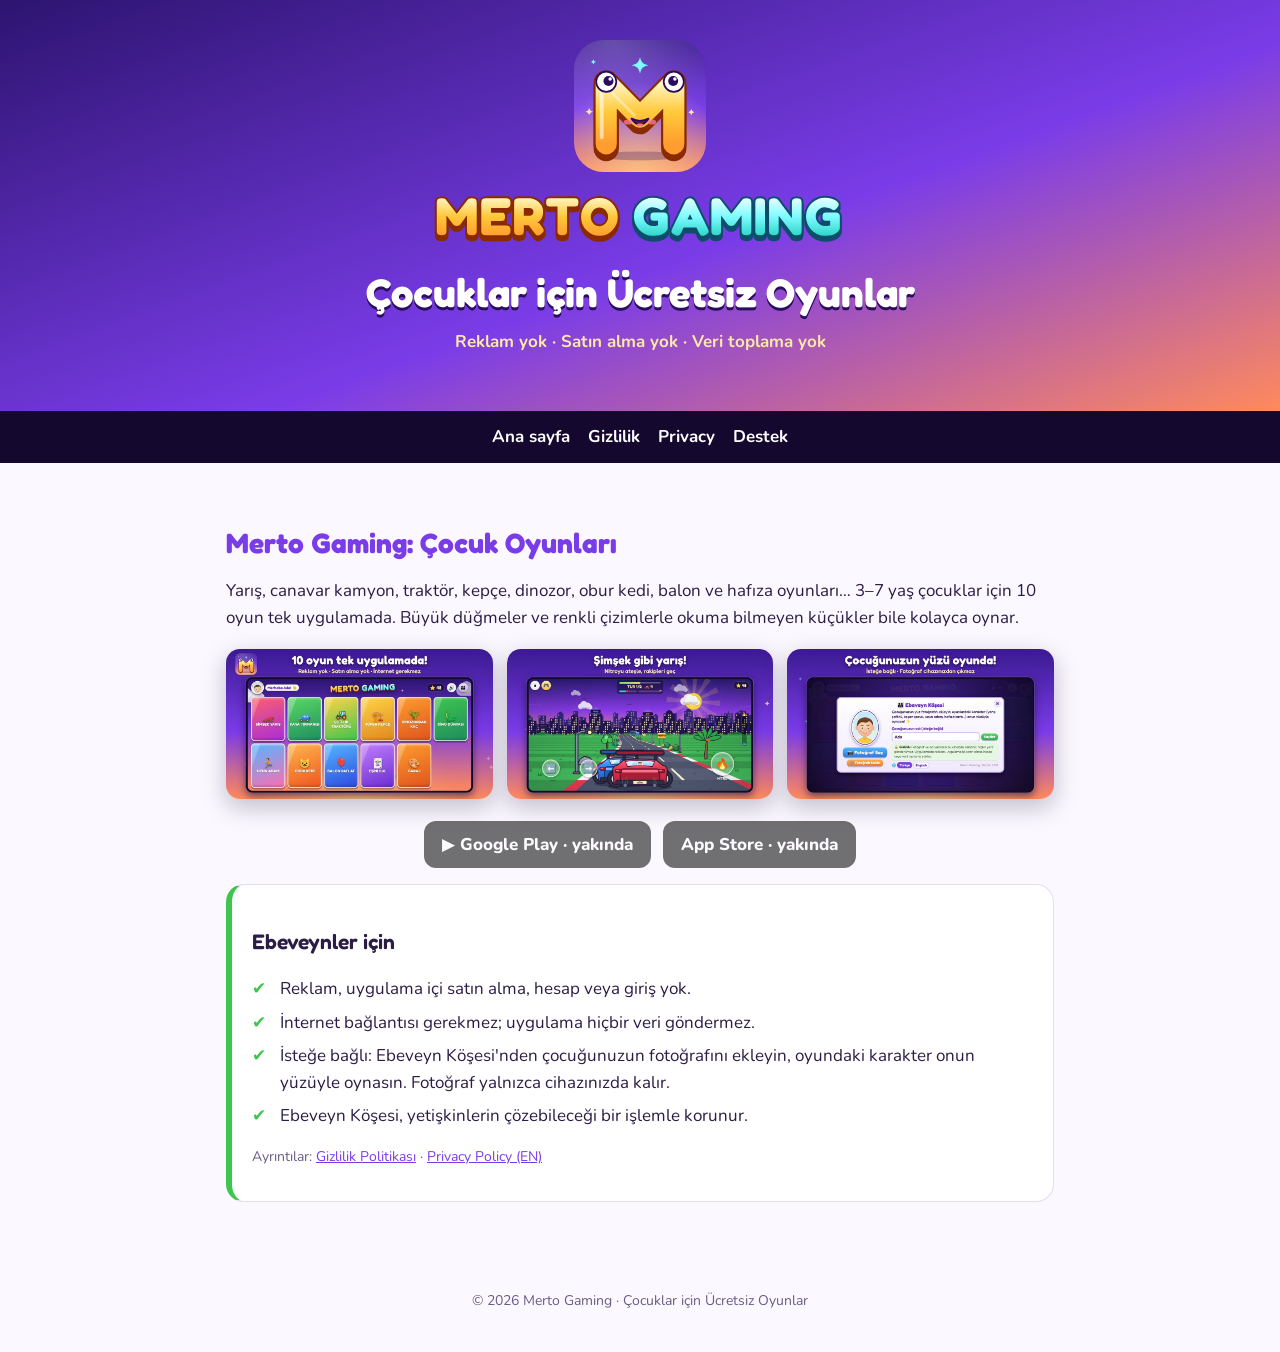
==== index.html @ 096ff152 "Merto Gaming site: privacy policy (TR/EN), support and landing page Co-Authored-By: Claude Opus 5.5 " ====
<!doctype html>
<html lang="tr">
<head>
<meta charset="utf-8">
<meta name="viewport" content="width=device-width, initial-scale=1">
<title>Merto Gaming – Çocuklar için Ücretsiz Oyunlar</title>
<meta name="description" content="Merto Gaming: 3–7 yaş çocuklar için reklamsız, ücretsiz oyunlar. Yarış, kepçe, traktör, dinozor ve daha fazlası.">
<link rel="icon" href="img/favicon.png">
<link rel="apple-touch-icon" href="img/apple-touch-icon.png">
<link rel="stylesheet" href="site.css">
<script src="config.js"></script>
</head>
<body>
<header class="hero">
  <a href="index.html"><img src="img/mark.svg" alt="" width="132" height="132" style="width:132px;height:132px;display:block;margin:0 auto 10px"></a>
  <img class="logo" src="img/wordmark.svg" alt="Merto Gaming">
  <h1>Çocuklar için Ücretsiz Oyunlar</h1>
  <p>Reklam yok · Satın alma yok · Veri toplama yok</p>
</header>
<nav class="nav">
  <a href="index.html">Ana sayfa</a><a href="gizlilik.html">Gizlilik</a><a href="privacy.html">Privacy</a><a href="destek.html">Destek</a>
</nav>
<main>

<section>
  <h2>Merto Gaming: Çocuk Oyunları</h2>
  <p>Yarış, canavar kamyon, traktör, kepçe, dinozor, obur kedi, balon ve hafıza oyunları… 3–7 yaş çocuklar için 10 oyun tek uygulamada. Büyük düğmeler ve renkli çizimlerle okuma bilmeyen küçükler bile kolayca oynar.</p>
  <div class="grid shots">
    <img src="img/shot-hub.jpg" alt="Oyun menüsü">
    <img src="img/shot-race.jpg" alt="Şimşek Yarış oyunu">
    <img src="img/shot-parents.jpg" alt="Ebeveyn Köşesi">
  </div>
  <div class="badges">
    <a class="badge soon" data-store="playUrl" href="#">▶ Google Play</a>
    <a class="badge soon" data-store="appStoreUrl" href="#"> App Store</a>
  </div>
</section>
<section class="card ok">
  <h3>Ebeveynler için</h3>
  <ul class="check">
    <li>Reklam, uygulama içi satın alma, hesap veya giriş yok.</li>
    <li>İnternet bağlantısı gerekmez; uygulama hiçbir veri göndermez.</li>
    <li>İsteğe bağlı: Ebeveyn Köşesi'nden çocuğunuzun fotoğrafını ekleyin, oyundaki karakter onun yüzüyle oynasın. Fotoğraf yalnızca cihazınızda kalır.</li>
    <li>Ebeveyn Köşesi, yetişkinlerin çözebileceği bir işlemle korunur.</li>
  </ul>
  <p class="small">Ayrıntılar: <a href="gizlilik.html">Gizlilik Politikası</a> · <a href="privacy.html">Privacy Policy (EN)</a></p>
</section>
</main>
<footer>© 2026 Merto Gaming · <span>Çocuklar için Ücretsiz Oyunlar</span></footer>
</body>
</html>
---- site.css ----
/* Başlıklar: Fredoka TR (Fredoka + Türkçe ğ Ğ ş Ş İ) — uygulamayla aynı yazı tipi */
@font-face{font-family:'Fredoka TR';font-weight:300 700;font-display:swap;src:url(fonts/fredoka-tr.woff2) format('woff2')}
@font-face{font-family:'Nunito';font-weight:200 1000;font-display:swap;src:url(fonts/nunito-latin.woff2) format('woff2');unicode-range:U+0000-00FF,U+0131,U+2000-206F,U+20AC,U+2122}
@font-face{font-family:'Nunito';font-weight:200 1000;font-display:swap;src:url(fonts/nunito-latin-ext.woff2) format('woff2');unicode-range:U+0100-02AF,U+1E00-1EFF}
:root{--night:#14082e;--purple:#2d1470;--violet:#7a3ce8;--sunset:#ff8a5c;--sun:#ffc93b;--cyan:#7dfbff;--ink:#2a0d5e;--paper:#fbf8ff;--text:#2b1d45;--muted:#6b5c85;--card:#ffffff;--line:#e6dcf7}
@media (prefers-color-scheme:dark){:root{--paper:#120a28;--text:#efe8ff;--muted:#b9acd6;--card:#1d1240;--line:#33255e}}
*{box-sizing:border-box}
body{margin:0;font-family:Nunito,system-ui,sans-serif;font-size:17px;line-height:1.6;color:var(--text);background:var(--paper)}
a{color:var(--violet)}
@media (prefers-color-scheme:dark){a{color:#c3a6ff}}
.hero{background:linear-gradient(160deg,#2d1470 0%,#7a3ce8 58%,#ff8a5c 100%);color:#fff;text-align:center;padding:40px 16px 56px}
.hero img.logo{width:min(420px,86vw);height:auto;display:block;margin:0 auto}
.hero h1{font-family:'Fredoka TR',Nunito,sans-serif;font-weight:700;font-size:clamp(26px,5vw,40px);margin:12px 0 4px;text-shadow:0 3px 0 var(--ink)}
.hero p{margin:0 auto;max-width:640px;color:#ffe9a8;font-weight:700}
.nav{display:flex;gap:18px;justify-content:center;flex-wrap:wrap;padding:12px 16px;background:var(--night)}
.nav a{color:#fff;text-decoration:none;font-weight:700}
.nav a:hover{color:var(--sun)}
main{max-width:860px;margin:0 auto;padding:32px 16px 48px}
h2{font-family:'Fredoka TR',Nunito,sans-serif;font-weight:700;color:var(--violet);font-size:28px;margin:32px 0 8px;line-height:1.2}
@media (prefers-color-scheme:dark){h2{color:#c3a6ff}}
h3{font-family:'Fredoka TR',Nunito,sans-serif;font-weight:600;font-size:21px;margin:22px 0 4px}
.card{background:var(--card);border:1px solid var(--line);border-radius:18px;padding:18px 20px;margin:16px 0}
.ok{border-left:6px solid #3ec54e}
.grid{display:grid;grid-template-columns:repeat(auto-fit,minmax(220px,1fr));gap:14px}
.shots img{width:100%;height:auto;border-radius:14px;display:block;box-shadow:0 8px 24px rgba(20,8,46,.25)}
.badges{display:flex;gap:12px;justify-content:center;flex-wrap:wrap;margin-top:22px}
.badge{display:inline-block;background:#000;color:#fff;text-decoration:none;border-radius:12px;padding:10px 18px;font-weight:800}
.badge.soon{opacity:.55;pointer-events:none}
.badge.soon::after{content:' · yakında'}
footer{text-align:center;color:var(--muted);font-size:14px;padding:24px 16px 40px}
ul.check{list-style:none;padding:0}
ul.check li{padding-left:28px;position:relative;margin:6px 0}
ul.check li::before{content:'✔';position:absolute;left:0;color:#3ec54e;font-weight:900}
.small{font-size:14px;color:var(--muted)}
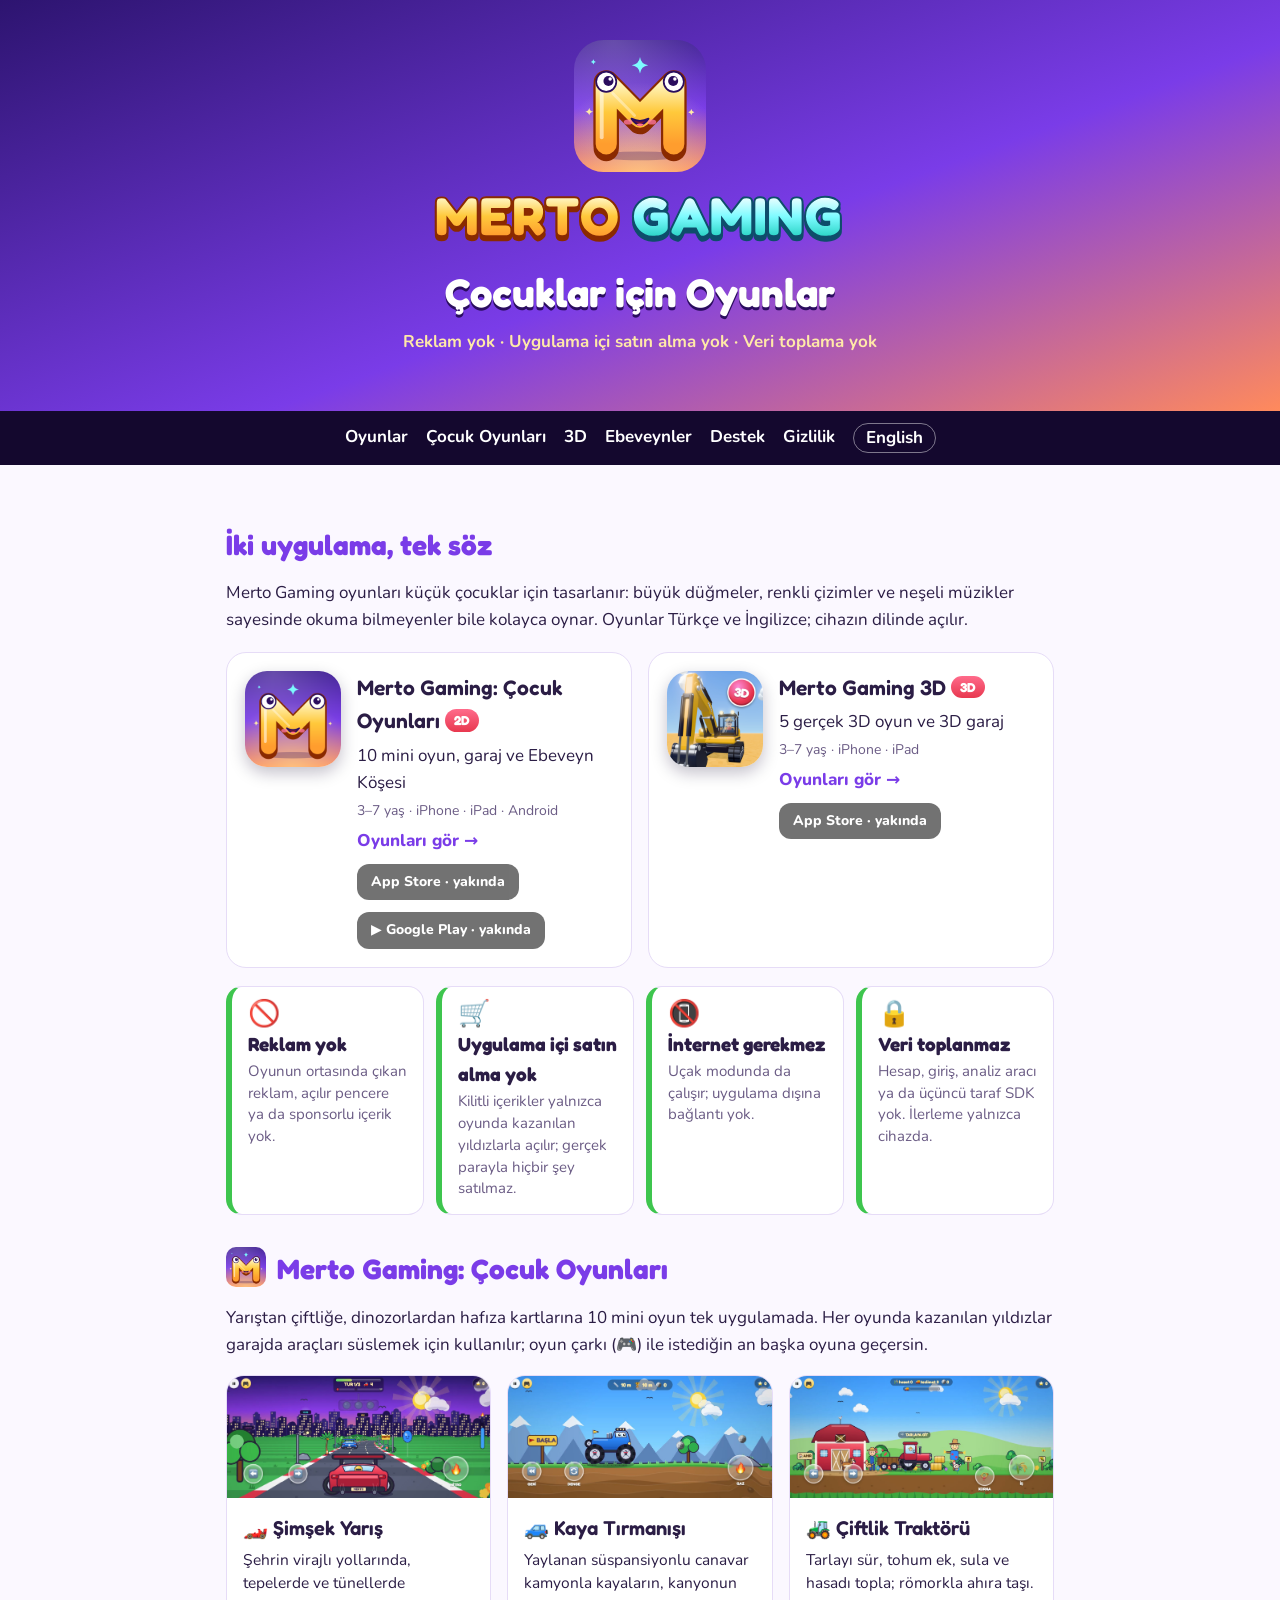
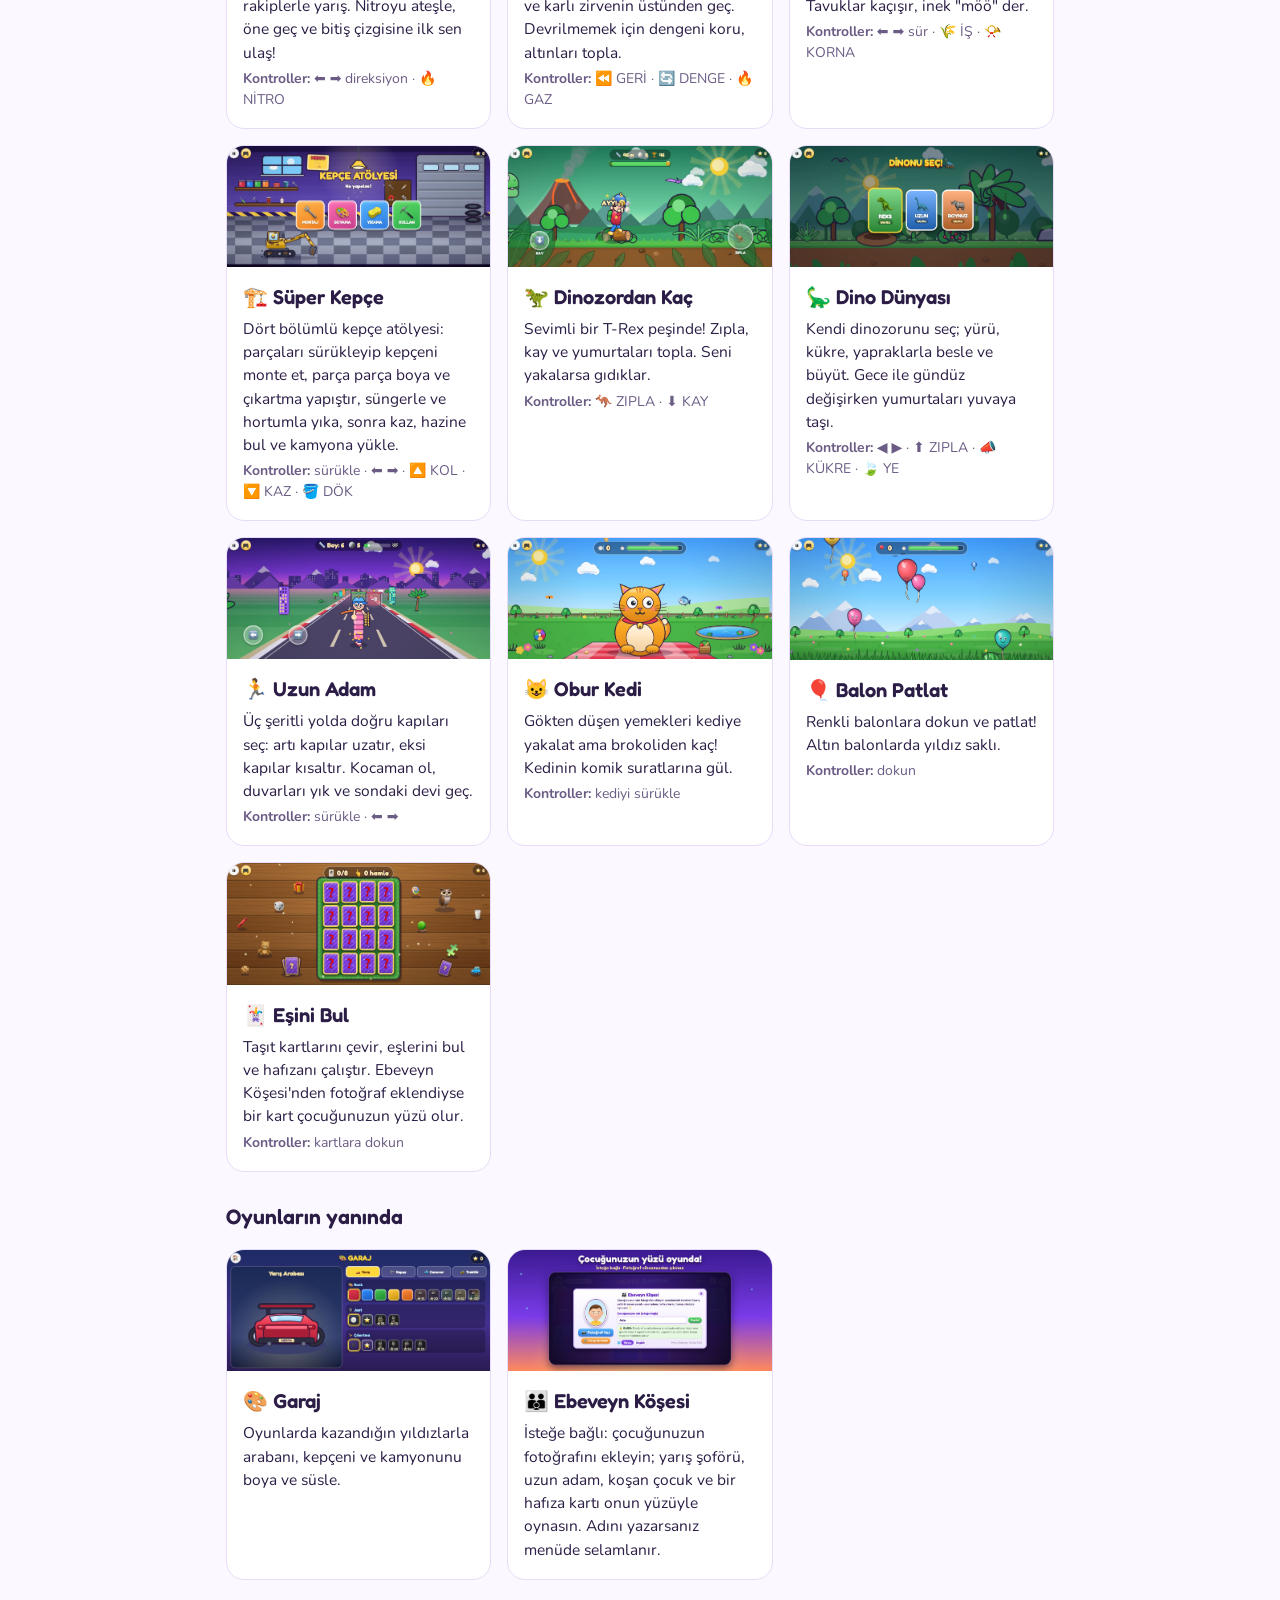
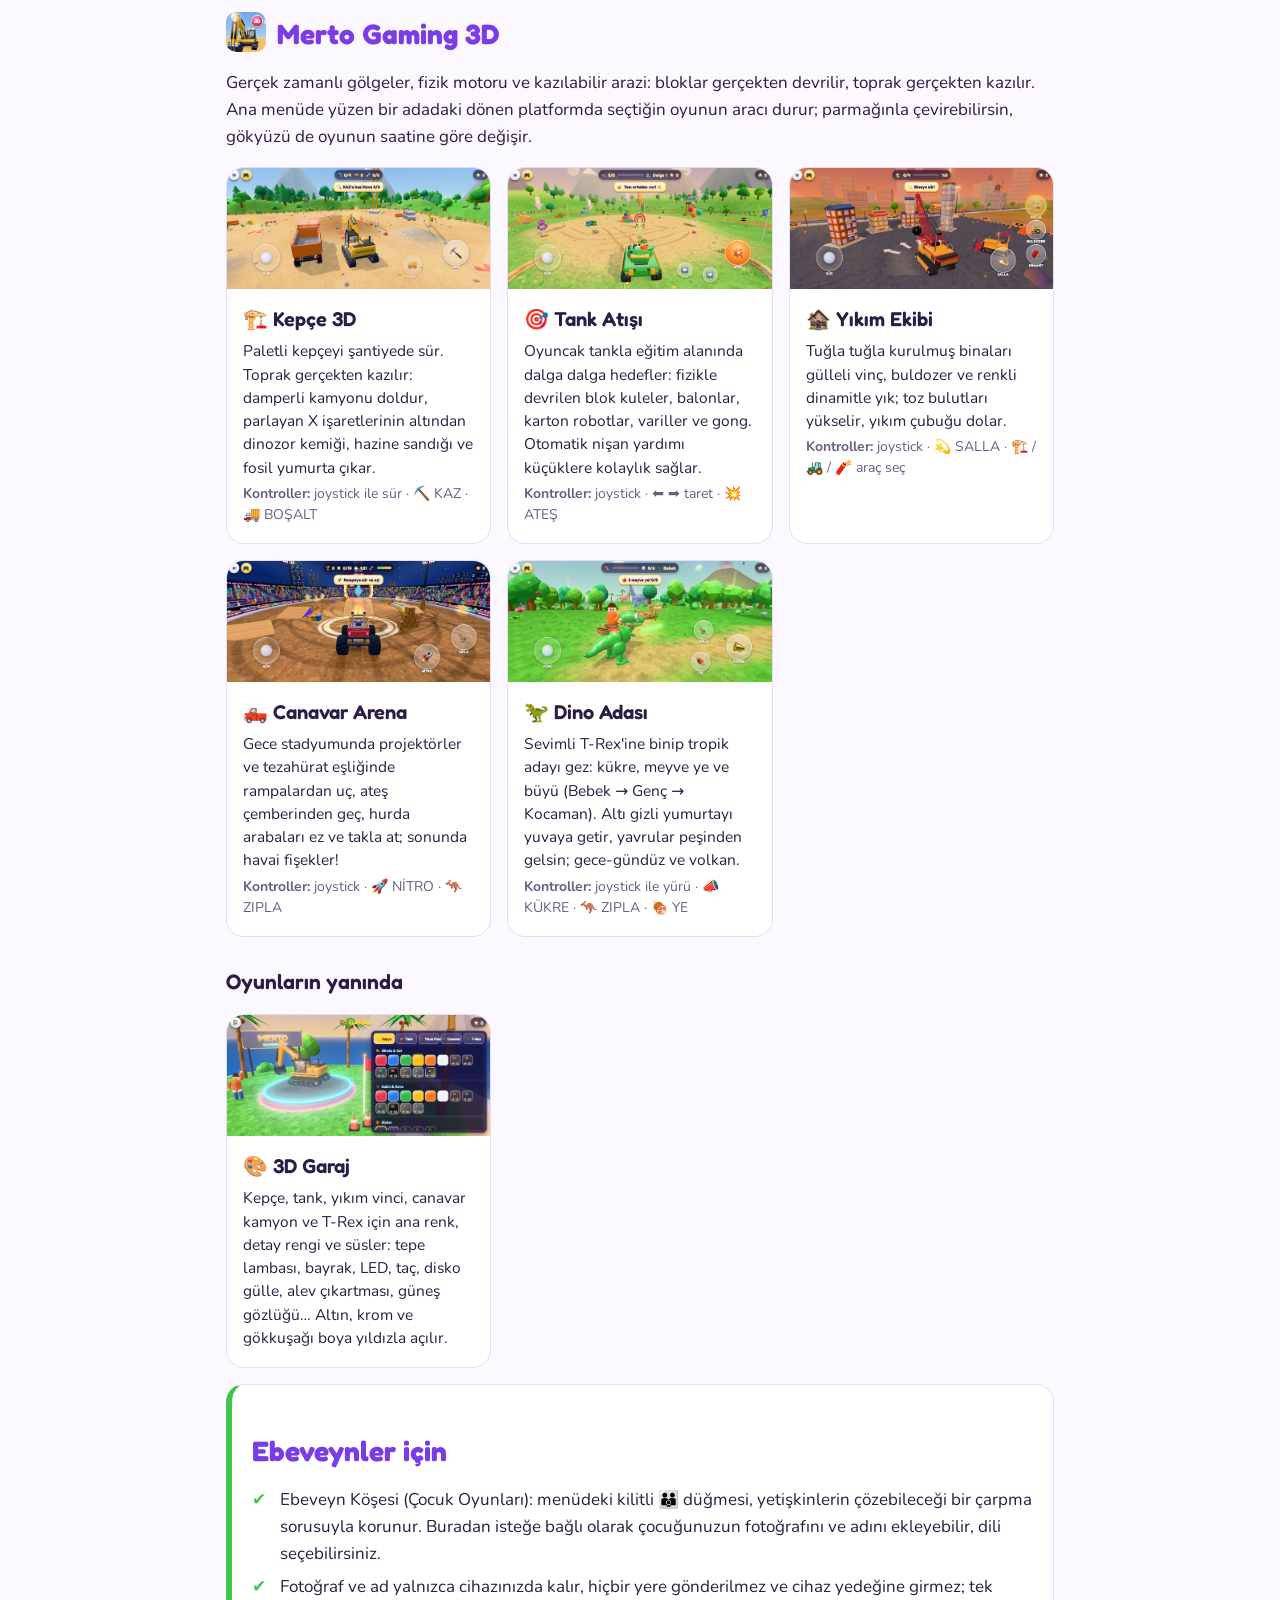
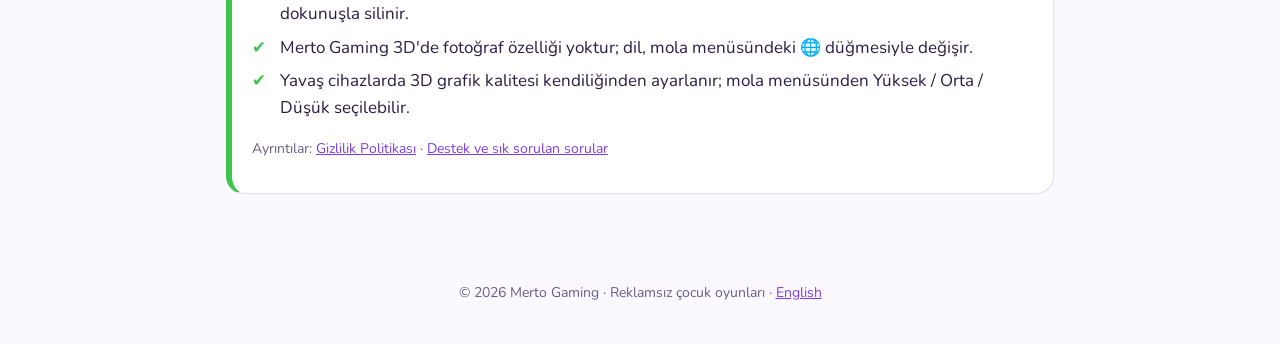
==== commit 98bd5d6e: "Games and mini games for both apps, English homepage, no price wording Co-Authored-By: Claude Opus 5" ====
--- a/index.html
+++ b/index.html
@@ -3,49 +3,55 @@
 <head>
 <meta charset="utf-8">
 <meta name="viewport" content="width=device-width, initial-scale=1">
-<title>Merto Gaming – Çocuklar için Ücretsiz Oyunlar</title>
-<meta name="description" content="Merto Gaming: 3–7 yaş çocuklar için reklamsız, ücretsiz oyunlar. Yarış, kepçe, traktör, dinozor ve daha fazlası.">
+<title>Merto Gaming – Çocuklar için Reklamsız Oyunlar</title>
+<meta name="description" content="Merto Gaming: 3–7 yaş çocuklar için reklamsız, uygulama içi satın alma olmayan oyunlar. Merto Gaming: Çocuk Oyunları (10 mini oyun) ve Merto Gaming 3D (5 gerçek 3D oyun).">
+<link rel="alternate" hreflang="tr" href="https://mertogaming.com/">
+<link rel="alternate" hreflang="en" href="https://mertogaming.com/en.html">
 <link rel="icon" href="img/favicon.png">
 <link rel="apple-touch-icon" href="img/apple-touch-icon.png">
 <link rel="stylesheet" href="site.css">
 <script src="config.js"></script>
 </head>
 <body>
+<!-- tools/build_site.py üretti — metinleri orada düzenleyin -->
 <header class="hero">
-  <a href="index.html"><img src="img/mark.svg" alt="" width="132" height="132" style="width:132px;height:132px;display:block;margin:0 auto 10px"></a>
+  <a href="index.html"><img src="img/mark.svg" alt="" width="132" height="132" class="mark"></a>
   <img class="logo" src="img/wordmark.svg" alt="Merto Gaming">
-  <h1>Çocuklar için Ücretsiz Oyunlar</h1>
-  <p>Reklam yok · Satın alma yok · Veri toplama yok</p>
+  <h1>Çocuklar için Oyunlar</h1>
+  <p>Reklam yok · Uygulama içi satın alma yok · Veri toplama yok</p>
 </header>
-<nav class="nav">
-  <a href="index.html">Ana sayfa</a><a href="gizlilik.html">Gizlilik</a><a href="privacy.html">Privacy</a><a href="destek.html">Destek</a>
-</nav>
+<nav class="nav"><a href="#oyunlar">Oyunlar</a><a href="#cocuk-oyunlari">Çocuk Oyunları</a><a href="#merto-3d">3D</a><a href="#ebeveynler">Ebeveynler</a><a href="destek.html">Destek</a><a href="gizlilik.html">Gizlilik</a><a class="lang" href="en.html" hreflang="en">English</a></nav>
 <main>
 
-<section>
-  <h2>Merto Gaming: Çocuk Oyunları</h2>
-  <p>Yarış, canavar kamyon, traktör, kepçe, dinozor, obur kedi, balon ve hafıza oyunları… 3–7 yaş çocuklar için 10 oyun tek uygulamada. Büyük düğmeler ve renkli çizimlerle okuma bilmeyen küçükler bile kolayca oynar.</p>
-  <div class="grid shots">
-    <img src="img/shot-hub.jpg" alt="Oyun menüsü">
-    <img src="img/shot-race.jpg" alt="Şimşek Yarış oyunu">
-    <img src="img/shot-parents.jpg" alt="Ebeveyn Köşesi">
-  </div>
-  <div class="badges">
-    <a class="badge soon" data-store="playUrl" href="#">▶ Google Play</a>
-    <a class="badge soon" data-store="appStoreUrl" href="#"> App Store</a>
-  </div>
+<section id="oyunlar">
+  <h2>İki uygulama, tek söz</h2>
+  <p>Merto Gaming oyunları küçük çocuklar için tasarlanır: büyük düğmeler, renkli çizimler ve neşeli müzikler sayesinde okuma bilmeyenler bile kolayca oynar. Oyunlar Türkçe ve İngilizce; cihazın dilinde açılır.</p>
+  <div class="apps"><article class="app-card"><img class="app-icon" src="img/icon-kids.png" alt="" width="96" height="96"><div><h3>Merto Gaming: Çocuk Oyunları <span class="tag">2D</span></h3><p>10 mini oyun, garaj ve Ebeveyn Köşesi</p><p class="small">3–7 yaş · iPhone · iPad · Android</p><p><a class="more" href="#cocuk-oyunlari">Oyunları gör →</a></p><div class="badges left"><a class="badge soon" data-store="appStoreUrl" href="#"> App Store</a><a class="badge soon" data-store="playUrl" href="#">▶ Google Play</a></div></div></article><article class="app-card"><img class="app-icon" src="img/icon-3d.png" alt="" width="96" height="96"><div><h3>Merto Gaming 3D <span class="tag">3D</span></h3><p>5 gerçek 3D oyun ve 3D garaj</p><p class="small">3–7 yaş · iPhone · iPad</p><p><a class="more" href="#merto-3d">Oyunları gör →</a></p><div class="badges left"><a class="badge soon" data-store="appStoreUrl3d" href="#"> App Store</a></div></div></article></div>
+  <div class="promises"><div class="promise"><span class="pi" aria-hidden="true">🚫</span><b>Reklam yok</b><span>Oyunun ortasında çıkan reklam, açılır pencere ya da sponsorlu içerik yok.</span></div><div class="promise"><span class="pi" aria-hidden="true">🛒</span><b>Uygulama içi satın alma yok</b><span>Kilitli içerikler yalnızca oyunda kazanılan yıldızlarla açılır; gerçek parayla hiçbir şey satılmaz.</span></div><div class="promise"><span class="pi" aria-hidden="true">📵</span><b>İnternet gerekmez</b><span>Uçak modunda da çalışır; uygulama dışına bağlantı yok.</span></div><div class="promise"><span class="pi" aria-hidden="true">🔒</span><b>Veri toplanmaz</b><span>Hesap, giriş, analiz aracı ya da üçüncü taraf SDK yok. İlerleme yalnızca cihazda.</span></div></div>
 </section>
-<section class="card ok">
-  <h3>Ebeveynler için</h3>
-  <ul class="check">
-    <li>Reklam, uygulama içi satın alma, hesap veya giriş yok.</li>
-    <li>İnternet bağlantısı gerekmez; uygulama hiçbir veri göndermez.</li>
-    <li>İsteğe bağlı: Ebeveyn Köşesi'nden çocuğunuzun fotoğrafını ekleyin, oyundaki karakter onun yüzüyle oynasın. Fotoğraf yalnızca cihazınızda kalır.</li>
-    <li>Ebeveyn Köşesi, yetişkinlerin çözebileceği bir işlemle korunur.</li>
-  </ul>
-  <p class="small">Ayrıntılar: <a href="gizlilik.html">Gizlilik Politikası</a> · <a href="privacy.html">Privacy Policy (EN)</a></p>
+
+<section id="cocuk-oyunlari">
+  <h2><img class="h-icon" src="img/icon-kids.png" alt="" width="40" height="40"> Merto Gaming: Çocuk Oyunları</h2>
+  <p>Yarıştan çiftliğe, dinozorlardan hafıza kartlarına 10 mini oyun tek uygulamada. Her oyunda kazanılan yıldızlar garajda araçları süslemek için kullanılır; oyun çarkı (🎮) ile istediğin an başka oyuna geçersin.</p>
+  <div class="games"><article class="game"><img src="img/games/tr/2d-race.jpg" alt="Şimşek Yarış" loading="lazy" width="1311" height="603"><div class="game-body"><h3><span aria-hidden="true">🏎️</span> Şimşek Yarış</h3><p>Şehrin virajlı yollarında, tepelerde ve tünellerde rakiplerle yarış. Nitroyu ateşle, öne geç ve bitiş çizgisine ilk sen ulaş!</p><p class="ctl"><b>Kontroller:</b> ⬅️ ➡️ direksiyon · 🔥 NİTRO</p></div></article><article class="game"><img src="img/games/tr/2d-climb.jpg" alt="Kaya Tırmanışı" loading="lazy" width="1311" height="603"><div class="game-body"><h3><span aria-hidden="true">🚙</span> Kaya Tırmanışı</h3><p>Yaylanan süspansiyonlu canavar kamyonla kayaların, kanyonun ve karlı zirvenin üstünden geç. Devrilmemek için dengeni koru, altınları topla.</p><p class="ctl"><b>Kontroller:</b> ⏪ GERİ · 🔄 DENGE · 🔥 GAZ</p></div></article><article class="game"><img src="img/games/tr/2d-tractor.jpg" alt="Çiftlik Traktörü" loading="lazy" width="1311" height="603"><div class="game-body"><h3><span aria-hidden="true">🚜</span> Çiftlik Traktörü</h3><p>Tarlayı sür, tohum ek, sula ve hasadı topla; römorkla ahıra taşı. Tavuklar kaçışır, inek &quot;möö&quot; der.</p><p class="ctl"><b>Kontroller:</b> ⬅️ ➡️ sür · 🌾 İŞ · 📯 KORNA</p></div></article><article class="game"><img src="img/games/tr/2d-digger.jpg" alt="Süper Kepçe" loading="lazy" width="1311" height="603"><div class="game-body"><h3><span aria-hidden="true">🏗️</span> Süper Kepçe</h3><p>Dört bölümlü kepçe atölyesi: parçaları sürükleyip kepçeni monte et, parça parça boya ve çıkartma yapıştır, süngerle ve hortumla yıka, sonra kaz, hazine bul ve kamyona yükle.</p><p class="ctl"><b>Kontroller:</b> sürükle · ⬅️ ➡️ · 🔼 KOL · 🔽 KAZ · 🪣 DÖK</p></div></article><article class="game"><img src="img/games/tr/2d-dinorun.jpg" alt="Dinozordan Kaç" loading="lazy" width="1311" height="603"><div class="game-body"><h3><span aria-hidden="true">🦖</span> Dinozordan Kaç</h3><p>Sevimli bir T-Rex peşinde! Zıpla, kay ve yumurtaları topla. Seni yakalarsa gıdıklar.</p><p class="ctl"><b>Kontroller:</b> 🦘 ZIPLA · ⬇️ KAY</p></div></article><article class="game"><img src="img/games/tr/2d-dinosim.jpg" alt="Dino Dünyası" loading="lazy" width="1311" height="603"><div class="game-body"><h3><span aria-hidden="true">🦕</span> Dino Dünyası</h3><p>Kendi dinozorunu seç; yürü, kükre, yapraklarla besle ve büyüt. Gece ile gündüz değişirken yumurtaları yuvaya taşı.</p><p class="ctl"><b>Kontroller:</b> ◀ ▶ · ⬆️ ZIPLA · 📣 KÜKRE · 🍃 YE</p></div></article><article class="game"><img src="img/games/tr/2d-tallman.jpg" alt="Uzun Adam" loading="lazy" width="1311" height="603"><div class="game-body"><h3><span aria-hidden="true">🏃</span> Uzun Adam</h3><p>Üç şeritli yolda doğru kapıları seç: artı kapılar uzatır, eksi kapılar kısaltır. Kocaman ol, duvarları yık ve sondaki devi geç.</p><p class="ctl"><b>Kontroller:</b> sürükle · ⬅️ ➡️</p></div></article><article class="game"><img src="img/games/tr/2d-cat.jpg" alt="Obur Kedi" loading="lazy" width="1311" height="603"><div class="game-body"><h3><span aria-hidden="true">😺</span> Obur Kedi</h3><p>Gökten düşen yemekleri kediye yakalat ama brokoliden kaç! Kedinin komik suratlarına gül.</p><p class="ctl"><b>Kontroller:</b> kediyi sürükle</p></div></article><article class="game"><img src="img/games/tr/2d-balloons.jpg" alt="Balon Patlat" loading="lazy" width="1311" height="603"><div class="game-body"><h3><span aria-hidden="true">🎈</span> Balon Patlat</h3><p>Renkli balonlara dokun ve patlat! Altın balonlarda yıldız saklı.</p><p class="ctl"><b>Kontroller:</b> dokun</p></div></article><article class="game"><img src="img/games/tr/2d-memory.jpg" alt="Eşini Bul" loading="lazy" width="1311" height="603"><div class="game-body"><h3><span aria-hidden="true">🃏</span> Eşini Bul</h3><p>Taşıt kartlarını çevir, eşlerini bul ve hafızanı çalıştır. Ebeveyn Köşesi&#x27;nden fotoğraf eklendiyse bir kart çocuğunuzun yüzü olur.</p><p class="ctl"><b>Kontroller:</b> kartlara dokun</p></div></article></div>
+  <h3 class="sub">Oyunların yanında</h3>
+  <div class="games"><article class="game extra"><img src="img/games/tr/2d-garage.jpg" alt="Garaj" loading="lazy"><div class="game-body"><h3><span aria-hidden="true">🎨</span> Garaj</h3><p>Oyunlarda kazandığın yıldızlarla arabanı, kepçeni ve kamyonunu boya ve süsle.</p></div></article><article class="game extra"><img src="img/games/tr/2d-parents.jpg" alt="Ebeveyn Köşesi" loading="lazy"><div class="game-body"><h3><span aria-hidden="true">👪</span> Ebeveyn Köşesi</h3><p>İsteğe bağlı: çocuğunuzun fotoğrafını ekleyin; yarış şoförü, uzun adam, koşan çocuk ve bir hafıza kartı onun yüzüyle oynasın. Adını yazarsanız menüde selamlanır.</p></div></article></div>
+</section>
+
+<section id="merto-3d">
+  <h2><img class="h-icon" src="img/icon-3d.png" alt="" width="40" height="40"> Merto Gaming 3D</h2>
+  <p>Gerçek zamanlı gölgeler, fizik motoru ve kazılabilir arazi: bloklar gerçekten devrilir, toprak gerçekten kazılır. Ana menüde yüzen bir adadaki dönen platformda seçtiğin oyunun aracı durur; parmağınla çevirebilirsin, gökyüzü de oyunun saatine göre değişir.</p>
+  <div class="games"><article class="game"><img src="img/games/tr/3d-excavator.jpg" alt="Kepçe 3D" loading="lazy" width="1311" height="603"><div class="game-body"><h3><span aria-hidden="true">🏗️</span> Kepçe 3D</h3><p>Paletli kepçeyi şantiyede sür. Toprak gerçekten kazılır: damperli kamyonu doldur, parlayan X işaretlerinin altından dinozor kemiği, hazine sandığı ve fosil yumurta çıkar.</p><p class="ctl"><b>Kontroller:</b> joystick ile sür · ⛏️ KAZ · 🚚 BOŞALT</p></div></article><article class="game"><img src="img/games/tr/3d-tank.jpg" alt="Tank Atışı" loading="lazy" width="1311" height="603"><div class="game-body"><h3><span aria-hidden="true">🎯</span> Tank Atışı</h3><p>Oyuncak tankla eğitim alanında dalga dalga hedefler: fizikle devrilen blok kuleler, balonlar, karton robotlar, variller ve gong. Otomatik nişan yardımı küçüklere kolaylık sağlar.</p><p class="ctl"><b>Kontroller:</b> joystick · ⬅️ ➡️ taret · 💥 ATEŞ</p></div></article><article class="game"><img src="img/games/tr/3d-demolition.jpg" alt="Yıkım Ekibi" loading="lazy" width="1311" height="603"><div class="game-body"><h3><span aria-hidden="true">🏚️</span> Yıkım Ekibi</h3><p>Tuğla tuğla kurulmuş binaları gülleli vinç, buldozer ve renkli dinamitle yık; toz bulutları yükselir, yıkım çubuğu dolar.</p><p class="ctl"><b>Kontroller:</b> joystick · 💫 SALLA · 🏗️ / 🚜 / 🧨 araç seç</p></div></article><article class="game"><img src="img/games/tr/3d-monster.jpg" alt="Canavar Arena" loading="lazy" width="1311" height="603"><div class="game-body"><h3><span aria-hidden="true">🛻</span> Canavar Arena</h3><p>Gece stadyumunda projektörler ve tezahürat eşliğinde rampalardan uç, ateş çemberinden geç, hurda arabaları ez ve takla at; sonunda havai fişekler!</p><p class="ctl"><b>Kontroller:</b> joystick · 🚀 NİTRO · 🦘 ZIPLA</p></div></article><article class="game"><img src="img/games/tr/3d-dino.jpg" alt="Dino Adası" loading="lazy" width="1311" height="603"><div class="game-body"><h3><span aria-hidden="true">🦖</span> Dino Adası</h3><p>Sevimli T-Rex&#x27;ine binip tropik adayı gez: kükre, meyve ye ve büyü (Bebek → Genç → Kocaman). Altı gizli yumurtayı yuvaya getir, yavrular peşinden gelsin; gece-gündüz ve volkan.</p><p class="ctl"><b>Kontroller:</b> joystick ile yürü · 📣 KÜKRE · 🦘 ZIPLA · 🍖 YE</p></div></article></div>
+  <h3 class="sub">Oyunların yanında</h3>
+  <div class="games"><article class="game extra"><img src="img/games/tr/3d-garage.jpg" alt="3D Garaj" loading="lazy"><div class="game-body"><h3><span aria-hidden="true">🎨</span> 3D Garaj</h3><p>Kepçe, tank, yıkım vinci, canavar kamyon ve T-Rex için ana renk, detay rengi ve süsler: tepe lambası, bayrak, LED, taç, disko gülle, alev çıkartması, güneş gözlüğü… Altın, krom ve gökkuşağı boya yıldızla açılır.</p></div></article></div>
+</section>
+
+<section id="ebeveynler" class="card ok">
+  <h2>Ebeveynler için</h2>
+  <ul class="check"><li>Ebeveyn Köşesi (Çocuk Oyunları): menüdeki kilitli 👪 düğmesi, yetişkinlerin çözebileceği bir çarpma sorusuyla korunur. Buradan isteğe bağlı olarak çocuğunuzun fotoğrafını ve adını ekleyebilir, dili seçebilirsiniz.</li><li>Fotoğraf ve ad yalnızca cihazınızda kalır, hiçbir yere gönderilmez ve cihaz yedeğine girmez; tek dokunuşla silinir.</li><li>Merto Gaming 3D&#x27;de fotoğraf özelliği yoktur; dil, mola menüsündeki 🌐 düğmesiyle değişir.</li><li>Yavaş cihazlarda 3D grafik kalitesi kendiliğinden ayarlanır; mola menüsünden Yüksek / Orta / Düşük seçilebilir.</li></ul>
+  <p class="small">Ayrıntılar: <a href="gizlilik.html">Gizlilik Politikası</a> · <a href="destek.html">Destek ve sık sorulan sorular</a></p>
 </section>
 </main>
-<footer>© 2026 Merto Gaming · <span>Çocuklar için Ücretsiz Oyunlar</span></footer>
+<footer>© 2026 Merto Gaming · <span>Reklamsız çocuk oyunları</span> · <a href="en.html">English</a></footer>
 </body>
 </html>
--- a/site.css
+++ b/site.css
@@ -27,8 +27,38 @@
 .badge{display:inline-block;background:#000;color:#fff;text-decoration:none;border-radius:12px;padding:10px 18px;font-weight:800}
 .badge.soon{opacity:.55;pointer-events:none}
 .badge.soon::after{content:' · yakında'}
+:lang(en) .badge.soon::after{content:' · coming soon'}
 footer{text-align:center;color:var(--muted);font-size:14px;padding:24px 16px 40px}
 ul.check{list-style:none;padding:0}
 ul.check li{padding-left:28px;position:relative;margin:6px 0}
 ul.check li::before{content:'✔';position:absolute;left:0;color:#3ec54e;font-weight:900}
 .small{font-size:14px;color:var(--muted)}
+
+/* ana sayfa: uygulama kartları, sözler, oyun kartları (tools/build_site.py) */
+.hero .mark{width:132px;height:132px;display:block;margin:0 auto 10px}
+.nav a.lang{border:1px solid rgba(255,255,255,.45);border-radius:999px;padding:0 12px}
+section{scroll-margin-top:12px}
+.apps{display:grid;grid-template-columns:repeat(auto-fit,minmax(300px,1fr));gap:16px;margin:18px 0}
+.app-card{display:flex;gap:16px;align-items:flex-start;background:var(--card);border:1px solid var(--line);border-radius:20px;padding:18px}
+.app-card h3{margin:0 0 4px}
+.app-card p{margin:4px 0}
+.app-icon{width:96px;height:96px;border-radius:22px;flex:none;box-shadow:0 6px 16px rgba(20,8,46,.25)}
+.tag{display:inline-block;font-size:13px;font-weight:800;color:#fff;background:linear-gradient(180deg,#ff6b8b,#e8384f);border-radius:999px;padding:1px 9px;vertical-align:3px}
+.more{font-weight:800;text-decoration:none}
+.badges.left{justify-content:flex-start;margin-top:10px}
+.badges.left .badge{font-size:14px;padding:7px 14px}
+.promises{display:grid;grid-template-columns:repeat(auto-fit,minmax(190px,1fr));gap:12px;margin:8px 0 8px}
+.promise{background:var(--card);border:1px solid var(--line);border-left:6px solid #3ec54e;border-radius:16px;padding:14px 16px;display:flex;flex-direction:column;gap:2px}
+.promise .pi{font-size:26px;line-height:1}
+.promise b{font-family:'Fredoka TR',Nunito,sans-serif;font-size:19px}
+.promise span:last-child{font-size:15px;color:var(--muted);line-height:1.45}
+.h-icon{width:40px;height:40px;border-radius:10px;vertical-align:-8px;margin-right:4px}
+h3.sub{margin-top:28px}
+.games{display:grid;grid-template-columns:repeat(auto-fill,minmax(250px,1fr));gap:16px;margin:16px 0}
+.game{background:var(--card);border:1px solid var(--line);border-radius:18px;overflow:hidden;display:flex;flex-direction:column}
+.game img{width:100%;height:auto;aspect-ratio:1311/603;object-fit:cover;display:block;background:var(--night)}
+.game-body{padding:12px 16px 14px}
+.game-body h3{margin:2px 0 4px;font-size:20px}
+.game-body p{margin:4px 0;font-size:15.5px;line-height:1.5}
+.game-body .ctl{font-size:14px;color:var(--muted)}
+@media (max-width:520px){.app-card{flex-direction:column}.app-icon{width:80px;height:80px}}
